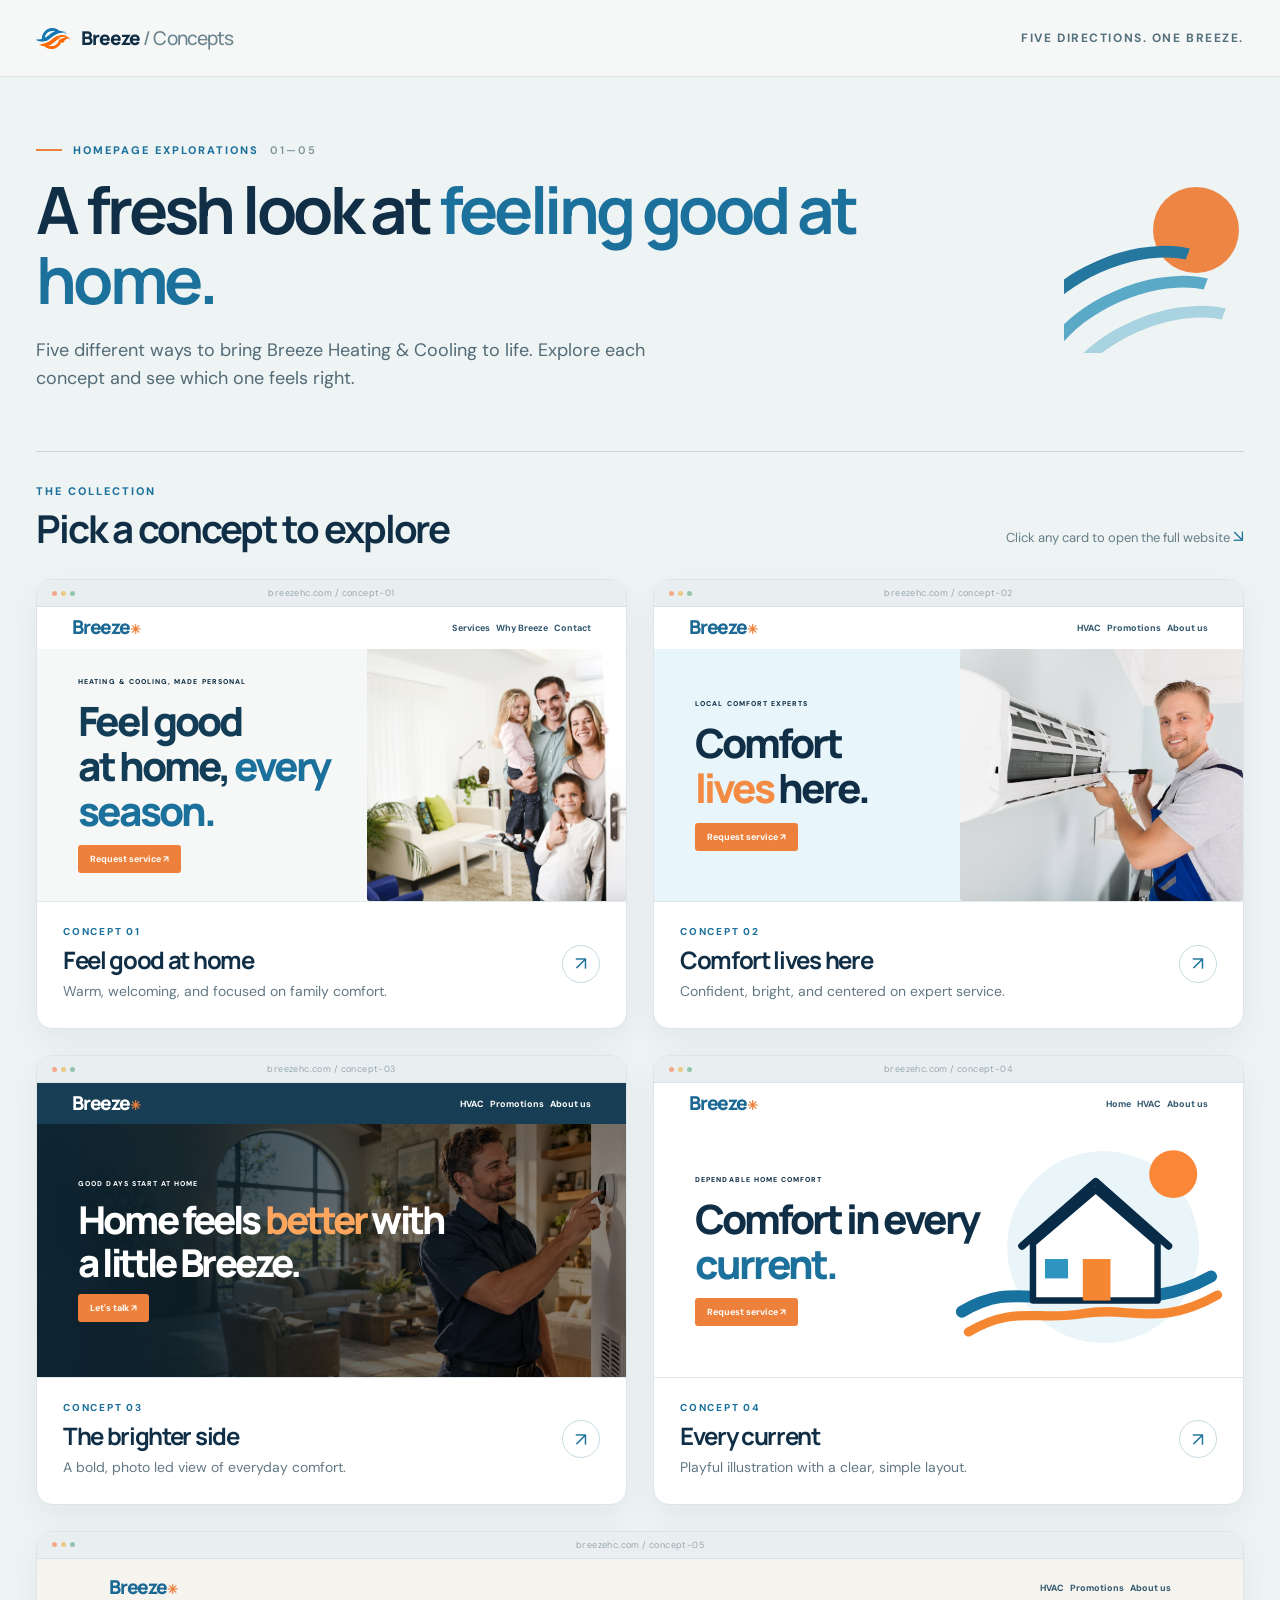
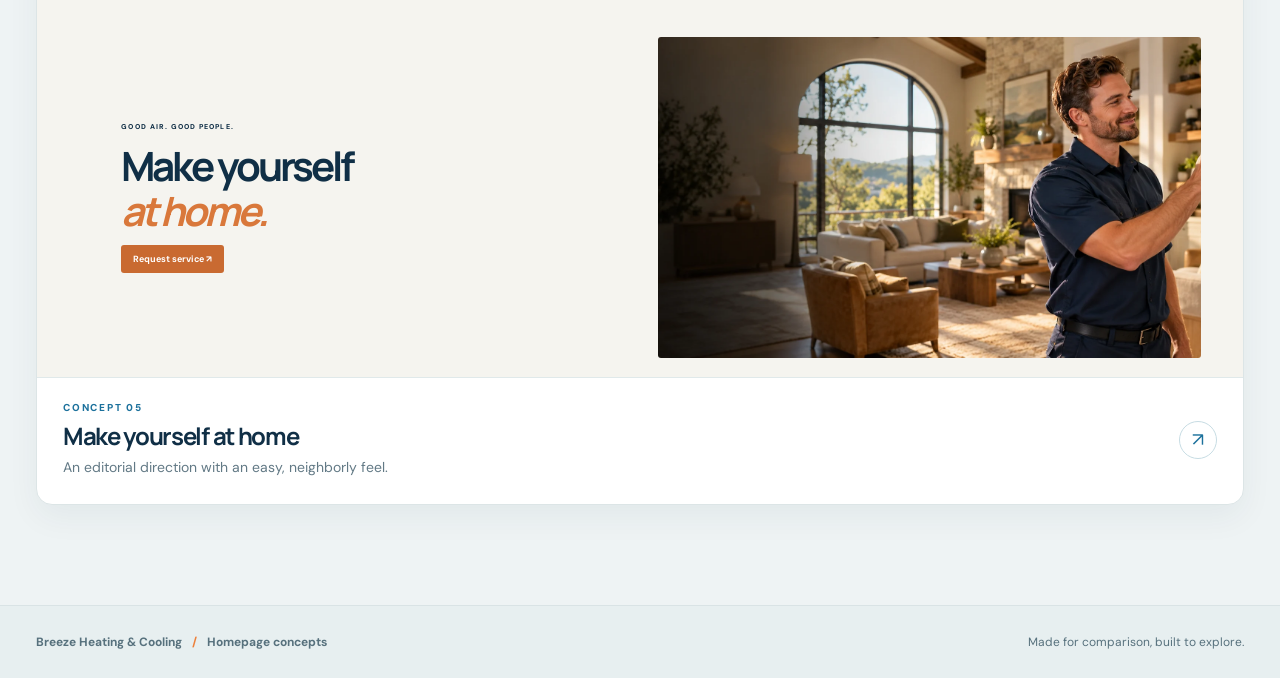
==== index.html @ 5a316b6c "home page cards of every webe example added" ====
<!doctype html>
<html lang="en">
<head>
  <meta charset="utf-8">
  <meta name="viewport" content="width=device-width, initial-scale=1">
  <meta name="theme-color" content="#eef3f4">
  <meta name="description" content="Explore five Breeze Heating & Cooling homepage concepts.">
  <title>Breeze — Homepage Concepts</title>
  <link rel="icon" href="assets/breeze-icon.svg" type="image/svg+xml">
  <link rel="stylesheet" href="style.css">
</head>
<body>
  <a class="skip-link" href="#concepts">Skip to concepts</a>
  <header class="site-header"><div class="shell header-inner"><div class="identity"><img src="assets/breeze-icon.svg" alt="" width="38" height="38"><span>Breeze <span class="identity-light">/ Concepts</span></span></div><span class="header-count">Five directions. One Breeze.</span></div></header>
  <main>
    <section class="intro shell" aria-labelledby="page-title">
      <div class="intro-copy"><p class="eyebrow"><span class="eyebrow-line"></span> HOMEPAGE EXPLORATIONS <span class="eyebrow-no">01—05</span></p><h1 id="page-title">A fresh look at <em>feeling good at home.</em></h1><p class="intro-description">Five different ways to bring Breeze Heating &amp; Cooling to life. Explore each concept and see which one feels right.</p></div>
      <div class="intro-mark" aria-hidden="true"><span class="mark-sun"></span><span class="mark-curve curve-one"></span><span class="mark-curve curve-two"></span><span class="mark-curve curve-three"></span></div>
    </section>
    <section class="gallery shell" id="concepts" aria-labelledby="gallery-title">
      <div class="section-heading"><div><p class="eyebrow">THE COLLECTION</p><h2 id="gallery-title">Pick a concept to explore</h2></div><span class="section-aside">Click any card to open the full website <span aria-hidden="true">↘</span></span></div>
      <div class="card-grid">
        <a class="concept-card concept-one" href="website-1/index.html" aria-label="Open concept 1, Feel good at home">
          <div class="preview" aria-hidden="true"><div class="preview-bar"><span class="preview-dots"><i></i><i></i><i></i></span><span>breezehc.com / concept-01</span></div><div class="preview-page"><div class="preview-nav"><span class="mini-brand">Breeze<span class="brand-spark">✳</span></span><span class="mini-menu">Services &nbsp; Why Breeze &nbsp; Contact</span></div><div class="preview-body"><div class="preview-copy"><small>HEATING &amp; COOLING, MADE PERSONAL</small><strong>Feel good<br>at home, <em>every season.</em></strong><span class="mini-button">Request service ↗</span></div><img src="website-1/assets/family-at-home.jpg" alt="" loading="lazy"></div></div></div>
          <div class="card-info"><div><span class="card-number">CONCEPT 01</span><h3>Feel good at home</h3><p>Warm, welcoming, and focused on family comfort.</p></div><span class="card-arrow" aria-hidden="true">↗</span></div>
        </a>
        <a class="concept-card concept-two" href="website-2/index.html" aria-label="Open concept 2, Comfort lives here">
          <div class="preview" aria-hidden="true"><div class="preview-bar"><span class="preview-dots"><i></i><i></i><i></i></span><span>breezehc.com / concept-02</span></div><div class="preview-page"><div class="preview-nav"><span class="mini-brand">Breeze<span class="brand-spark">✳</span></span><span class="mini-menu">HVAC &nbsp; Promotions &nbsp; About us</span></div><div class="preview-body"><div class="preview-copy"><small>LOCAL COMFORT EXPERTS</small><strong>Comfort<br><em>lives</em> here.</strong><span class="mini-button">Request service ↗</span></div><img src="website-2/assets/hero-technician.jpg" alt="" loading="lazy"></div></div></div>
          <div class="card-info"><div><span class="card-number">CONCEPT 02</span><h3>Comfort lives here</h3><p>Confident, bright, and centered on expert service.</p></div><span class="card-arrow" aria-hidden="true">↗</span></div>
        </a>
        <a class="concept-card concept-three" href="website-3/index.html" aria-label="Open concept 3, Comfort has a brighter side">
          <div class="preview" aria-hidden="true"><div class="preview-bar"><span class="preview-dots"><i></i><i></i><i></i></span><span>breezehc.com / concept-03</span></div><div class="preview-page"><div class="preview-nav"><span class="mini-brand">Breeze<span class="brand-spark">✳</span></span><span class="mini-menu">HVAC &nbsp; Promotions &nbsp; About us</span></div><div class="preview-body"><img src="website-3/assets/hero-home.webp" alt="" loading="lazy"><div class="preview-copy"><small>GOOD DAYS START AT HOME</small><strong>Home feels <em>better</em> with a little Breeze.</strong><span class="mini-button">Let's talk ↗</span></div></div></div></div>
          <div class="card-info"><div><span class="card-number">CONCEPT 03</span><h3>The brighter side</h3><p>A bold, photo led view of everyday comfort.</p></div><span class="card-arrow" aria-hidden="true">↗</span></div>
        </a>
        <a class="concept-card concept-four" href="website-4/index.html" aria-label="Open concept 4, Comfort in every current">
          <div class="preview" aria-hidden="true"><div class="preview-bar"><span class="preview-dots"><i></i><i></i><i></i></span><span>breezehc.com / concept-04</span></div><div class="preview-page"><div class="preview-nav"><span class="mini-brand">Breeze<span class="brand-spark">✳</span></span><span class="mini-menu">Home &nbsp; HVAC &nbsp; About us</span></div><div class="preview-body"><div class="preview-copy"><small>DEPENDABLE HOME COMFORT</small><strong>Comfort in every <em>current.</em></strong><span class="mini-button">Request service ↗</span></div><svg class="house-art" viewBox="0 0 300 240" fill="none" xmlns="http://www.w3.org/2000/svg"><circle cx="167" cy="116" r="104" fill="#EAF5FA"/><circle cx="243" cy="37" r="26" fill="#FA8737"/><path d="M14 186C65 156 88 177 139 168C189 159 216 185 284 148" stroke="#1872A0" stroke-width="13" stroke-linecap="round"/><path d="M21 208C73 178 96 197 146 188C195 179 226 205 291 168" stroke="#F68732" stroke-width="10" stroke-linecap="round"/><path d="M91 112L159 54L226 112V174H91V112Z" fill="white" stroke="#082B48" stroke-width="7" stroke-linejoin="round"/><path d="M79 115L159 45L238 115" stroke="#082B48" stroke-width="8" stroke-linecap="round" stroke-linejoin="round"/><rect x="145" y="129" width="30" height="45" fill="#F68732"/><rect x="104" y="129" width="25" height="21" fill="#2D95BF"/></svg></div></div></div>
          <div class="card-info"><div><span class="card-number">CONCEPT 04</span><h3>Every current</h3><p>Playful illustration with a clear, simple layout.</p></div><span class="card-arrow" aria-hidden="true">↗</span></div>
        </a>
        <a class="concept-card concept-five" href="website-5/index.html" aria-label="Open concept 5, Make yourself at home">
          <div class="preview" aria-hidden="true"><div class="preview-bar"><span class="preview-dots"><i></i><i></i><i></i></span><span>breezehc.com / concept-05</span></div><div class="preview-page"><div class="preview-nav"><span class="mini-brand">Breeze<span class="brand-spark">✳</span></span><span class="mini-menu">HVAC &nbsp; Promotions &nbsp; About us</span></div><div class="preview-body"><div class="preview-copy"><small>GOOD AIR. GOOD PEOPLE.</small><strong>Make yourself<br><em>at home.</em></strong><span class="mini-button">Request service ↗</span></div><img src="website-5/assets/hero-home.webp" alt="" loading="lazy"></div></div></div>
          <div class="card-info"><div><span class="card-number">CONCEPT 05</span><h3>Make yourself at home</h3><p>An editorial direction with an easy, neighborly feel.</p></div><span class="card-arrow" aria-hidden="true">↗</span></div>
        </a>
      </div>
    </section>
  </main>
  <footer class="site-footer"><div class="shell footer-inner"><span>Breeze Heating &amp; Cooling <span class="footer-divider">/</span> Homepage concepts</span><span>Made for comparison, built to explore.</span></div></footer>
</body>
</html>
---- style.css ----
@import url('https://fonts.googleapis.com/css2?family=DM+Sans:wght@400;500;600;700&family=Manrope:wght@400;500;600;700;800&display=swap');
:root{color-scheme:light;--navy:#102f46;--blue:#1c719c;--orange:#ed813c;--muted:#57717e;--line:#d9e3e5;--paper:#eef3f4}
*{box-sizing:border-box}html{scroll-behavior:smooth}body{margin:0;background:var(--paper);color:var(--navy);font-family:'DM Sans',Arial,sans-serif}a{color:inherit}
.skip-link{position:absolute;left:16px;top:-60px;z-index:10;background:var(--navy);color:white;padding:12px 18px;border-radius:8px}.skip-link:focus{top:12px}.shell{width:min(100% - 72px,1320px);margin-inline:auto}
.site-header{border-bottom:1px solid var(--line);background:#f6f8f8}.header-inner{display:flex;align-items:center;justify-content:space-between;min-height:76px;gap:20px}.identity{display:flex;align-items:center;gap:10px;font:800 19px/1 'Manrope',Arial,sans-serif;letter-spacing:-.05em}.identity img{width:35px;height:35px}.identity-light{font-weight:500;color:#6c858f}.header-count{font-size:12px;font-weight:700;letter-spacing:.13em;text-transform:uppercase;color:#53707c}
.intro{display:flex;align-items:center;justify-content:space-between;gap:48px;min-height:352px;padding-block:66px 58px}.intro-copy{max-width:850px}.eyebrow{font-size:11px;font-weight:800;letter-spacing:.18em;color:var(--blue);margin:0 0 18px}.intro .eyebrow{display:flex;align-items:center;gap:11px}.eyebrow-line{width:26px;height:2px;background:var(--orange)}.eyebrow-no{color:#7d949a;font-weight:600}h1,h2,h3,p{margin-top:0}h1,h2,h3{font-family:'Manrope',Arial,sans-serif;letter-spacing:-.055em}h1{font-size:clamp(42px,5.1vw,75px);line-height:1.07;margin-bottom:21px;max-width:900px}h1 em{font-style:normal;color:var(--blue)}.intro-description{font-size:18px;line-height:1.6;color:#526b76;margin:0;max-width:680px}
.intro-mark{position:relative;flex:0 0 180px;height:170px;overflow:hidden;opacity:.95}.mark-sun{position:absolute;width:86px;height:86px;border-radius:50%;background:var(--orange);right:5px;top:4px}.mark-curve{position:absolute;border:12px solid var(--blue);border-color:var(--blue) transparent transparent transparent;border-radius:50%;transform:rotate(-24deg)}.curve-one{width:235px;height:145px;left:-56px;top:72px}.curve-two{width:235px;height:145px;left:-38px;top:102px;border-color:#53a6c4 transparent transparent transparent}.curve-three{width:235px;height:145px;left:-20px;top:132px;border-color:#a6d2df transparent transparent transparent}
.gallery{padding-bottom:100px}.section-heading{border-top:1px solid #c8d7da;display:flex;align-items:end;justify-content:space-between;gap:24px;padding:32px 0 28px}.section-heading .eyebrow{margin-bottom:9px}.section-heading h2{font-size:clamp(28px,3vw,42px);line-height:1.15;margin:0}.section-aside{font-size:13px;color:#657e88;padding-bottom:4px}.section-aside span{font-size:17px;color:var(--blue)}.card-grid{display:grid;grid-template-columns:repeat(2,minmax(0,1fr));gap:26px}
.concept-card{display:block;text-decoration:none;background:#fff;border:1px solid #dce5e6;border-radius:16px;overflow:hidden;box-shadow:0 12px 32px rgba(13,51,70,.055);transition:border-color .2s,box-shadow .2s;min-width:0}.concept-card:hover{border-color:#86bbd0;box-shadow:0 18px 38px rgba(13,51,70,.11)}.concept-card:focus-visible{outline:3px solid var(--blue);outline-offset:4px}.concept-card:last-child{grid-column:span 2}.concept-card:last-child .preview{aspect-ratio:2.7}
.preview{aspect-ratio:1.83;overflow:hidden;background:#eff4f6;border-bottom:1px solid #e0e9ea;display:flex;flex-direction:column}.preview-bar{height:27px;flex:none;background:#e9eff1;border-bottom:1px solid #d8e3e6;display:flex;align-items:center;justify-content:center;position:relative;color:#96a7ac;font-size:9px;letter-spacing:.045em}.preview-dots{position:absolute;left:15px;display:flex;gap:4px}.preview-dots i{display:block;width:5px;height:5px;background:#b6c5c9;border-radius:50%}.preview-dots i:first-child{background:#f4a88a}.preview-dots i:nth-child(2){background:#ebca83}.preview-dots i:nth-child(3){background:#94c4ad}.preview-page{flex:1;min-height:0;display:flex;flex-direction:column;overflow:hidden}.preview-nav{height:14%;min-height:30px;flex:none;display:flex;align-items:center;justify-content:space-between;padding:0 6%;background:#fff}.mini-brand{font:800 clamp(11px,1.5vw,21px)/1 'Manrope',Arial,sans-serif;letter-spacing:-.07em;color:#1b6994}.brand-spark{color:var(--orange);font-size:.7em;margin-left:1px}.mini-menu{font-size:clamp(5px,.7vw,9px);font-weight:700;color:#31566c;white-space:nowrap}.preview-body{position:relative;flex:1;display:flex;align-items:center;min-height:0;overflow:hidden}.preview-copy{z-index:1;position:relative;width:56%;padding:5% 0 5% 7%;display:flex;flex-direction:column;align-items:flex-start;gap:12px}.preview-copy small{font-size:clamp(5px,.55vw,8px);letter-spacing:.15em;font-weight:800;white-space:nowrap}.preview-copy strong{font:800 clamp(20px,3.15vw,48px)/1.12 'Manrope',Arial,sans-serif;letter-spacing:-.075em}.preview-copy strong em{font-style:normal;color:var(--blue)}.mini-button{background:var(--orange);color:white;padding:8px 12px;font-size:clamp(6px,.7vw,10px);font-weight:700;border-radius:3px}.preview-body>img{position:absolute;object-fit:cover;width:48%;height:90%;right:3%;top:5%;border-radius:3px}
.concept-one .preview-body{background:#f5f8f6}.concept-one .preview-copy strong{color:#133c57}.concept-one .preview-body>img{right:0;width:44%;height:100%;top:0}.concept-two .preview-body{background:#e8f5fa}.concept-two .preview-copy strong em{color:#f48b43}.concept-two .preview-body>img{width:48%;right:0;height:100%;top:0;object-position:center 35%}.concept-two .preview-copy{width:60%}.concept-three .preview-nav{background:#173e54}.concept-three .mini-brand,.concept-three .mini-menu{color:#fff}.concept-three .preview-body{background:#183747;color:white}.concept-three .preview-body>img{inset:0;width:100%;height:100%;border-radius:0;filter:brightness(.54)}.concept-three .preview-body:after{content:"";position:absolute;inset:0;background:linear-gradient(90deg,rgba(14,42,58,.85),transparent 85%)}.concept-three .preview-copy{width:70%;padding-top:4%;padding-bottom:4%;gap:10px}.concept-three .preview-copy strong{font-size:clamp(20px,3vw,44px)}.concept-three .preview-copy strong em{color:#ffa65e}.concept-four .preview-body{background:#fff}.concept-four .preview-copy{width:56%}.concept-four .house-art{position:absolute;right:3%;top:5%;width:47%;height:90%}.concept-five .preview-page,.concept-five .preview-nav,.concept-five .preview-body{background:#f5f4ef}.concept-five .preview-copy{width:52%}.concept-five .preview-copy strong{font-weight:700}.concept-five .preview-copy strong em{color:#d9783b;font-style:italic}.concept-five .preview-body>img{width:45%;height:89%;right:3.5%;top:5.5%}.concept-five .mini-button{background:#c96a31}
.card-info{display:flex;justify-content:space-between;gap:20px;padding:23px 26px 26px;align-items:center}.card-number{display:block;font-size:10px;font-weight:800;letter-spacing:.18em;color:var(--blue);margin-bottom:8px}.card-info h3{font-size:24px;line-height:1.2;margin:0 0 6px}.card-info p{font-size:14px;line-height:1.5;color:#627985;margin:0}.card-arrow{width:38px;height:38px;flex:none;border:1px solid #c7dce3;border-radius:50%;display:grid;place-items:center;color:var(--blue);font-size:19px;transition:background-color .2s,color .2s}.concept-card:hover .card-arrow{background:var(--blue);color:#fff}.site-footer{border-top:1px solid var(--line);background:#e7eff0}.footer-inner{min-height:72px;display:flex;align-items:center;justify-content:space-between;gap:20px;font-size:12px;color:#57717d}.footer-inner span:first-child{font-weight:700}.footer-divider{padding:0 7px;color:var(--orange)}
@media(max-width:900px){.intro-mark{display:none}.concept-card:last-child .preview{aspect-ratio:1.83}}@media(max-width:700px){.shell{width:min(100% - 36px,560px)}.header-inner{min-height:65px}.header-count{display:none}.intro{min-height:0;padding-block:57px 55px}.intro-description{font-size:16px}.section-heading{align-items:start;flex-direction:column;gap:8px}.section-aside{font-size:12px}.card-grid{grid-template-columns:1fr;gap:20px}.concept-card:last-child{grid-column:auto}.preview,.concept-card:last-child .preview{aspect-ratio:1.5}.preview-copy strong{font-size:clamp(19px,6vw,36px)}.concept-three .preview-copy strong{font-size:clamp(19px,5.5vw,34px)}.mini-brand{font-size:15px}.mini-menu{font-size:6px}.preview-copy small{font-size:6px}.mini-button{font-size:7px}.card-info{padding:20px}.card-info h3{font-size:21px}.card-info p{font-size:13px}.gallery{padding-bottom:65px}.footer-inner{padding-block:24px;min-height:0;flex-direction:column;align-items:flex-start;gap:7px}}@media(max-width:400px){.preview,.concept-card:last-child .preview{aspect-ratio:1.25}.preview-copy{gap:8px}.preview-copy strong{font-size:21px}.concept-three .preview-copy strong{font-size:19px}.preview-copy small{white-space:normal}}@media(prefers-reduced-motion:reduce){html{scroll-behavior:auto}.concept-card,.card-arrow{transition:none}}
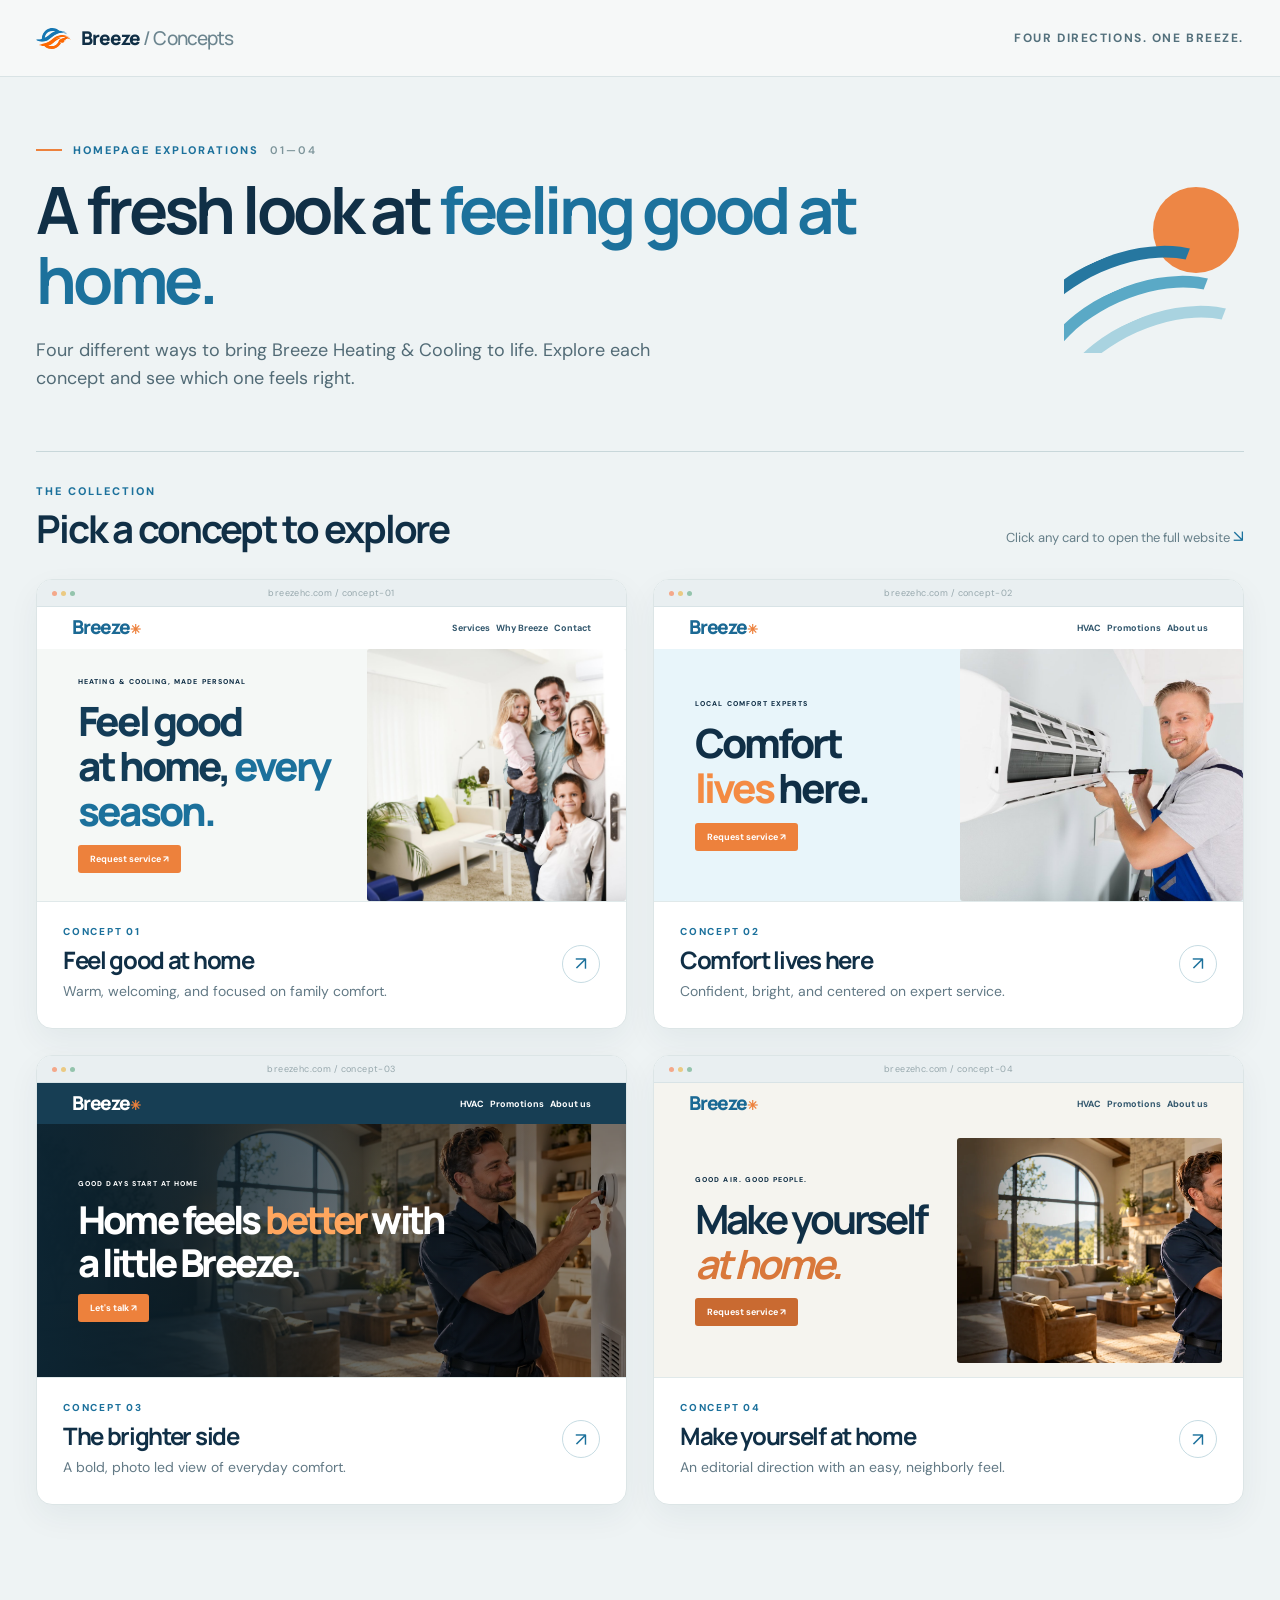
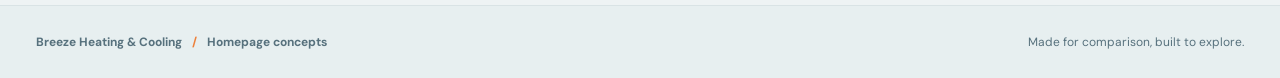
==== commit a3c41ff7: "only 4 website examples" ====
--- a/index.html
+++ b/index.html
@@ -11,10 +11,10 @@
 </head>
 <body>
   <a class="skip-link" href="#concepts">Skip to concepts</a>
-  <header class="site-header"><div class="shell header-inner"><div class="identity"><img src="assets/breeze-icon.svg" alt="" width="38" height="38"><span>Breeze <span class="identity-light">/ Concepts</span></span></div><span class="header-count">Five directions. One Breeze.</span></div></header>
+  <header class="site-header"><div class="shell header-inner"><div class="identity"><img src="assets/breeze-icon.svg" alt="" width="38" height="38"><span>Breeze <span class="identity-light">/ Concepts</span></span></div><span class="header-count">Four directions. One Breeze.</span></div></header>
   <main>
     <section class="intro shell" aria-labelledby="page-title">
-      <div class="intro-copy"><p class="eyebrow"><span class="eyebrow-line"></span> HOMEPAGE EXPLORATIONS <span class="eyebrow-no">01—05</span></p><h1 id="page-title">A fresh look at <em>feeling good at home.</em></h1><p class="intro-description">Five different ways to bring Breeze Heating &amp; Cooling to life. Explore each concept and see which one feels right.</p></div>
+      <div class="intro-copy"><p class="eyebrow"><span class="eyebrow-line"></span> HOMEPAGE EXPLORATIONS <span class="eyebrow-no">01—04</span></p><h1 id="page-title">A fresh look at <em>feeling good at home.</em></h1><p class="intro-description">Four different ways to bring Breeze Heating &amp; Cooling to life. Explore each concept and see which one feels right.</p></div>
       <div class="intro-mark" aria-hidden="true"><span class="mark-sun"></span><span class="mark-curve curve-one"></span><span class="mark-curve curve-two"></span><span class="mark-curve curve-three"></span></div>
     </section>
     <section class="gallery shell" id="concepts" aria-labelledby="gallery-title">
@@ -32,13 +32,9 @@
           <div class="preview" aria-hidden="true"><div class="preview-bar"><span class="preview-dots"><i></i><i></i><i></i></span><span>breezehc.com / concept-03</span></div><div class="preview-page"><div class="preview-nav"><span class="mini-brand">Breeze<span class="brand-spark">✳</span></span><span class="mini-menu">HVAC &nbsp; Promotions &nbsp; About us</span></div><div class="preview-body"><img src="website-3/assets/hero-home.webp" alt="" loading="lazy"><div class="preview-copy"><small>GOOD DAYS START AT HOME</small><strong>Home feels <em>better</em> with a little Breeze.</strong><span class="mini-button">Let's talk ↗</span></div></div></div></div>
           <div class="card-info"><div><span class="card-number">CONCEPT 03</span><h3>The brighter side</h3><p>A bold, photo led view of everyday comfort.</p></div><span class="card-arrow" aria-hidden="true">↗</span></div>
         </a>
-        <a class="concept-card concept-four" href="website-4/index.html" aria-label="Open concept 4, Comfort in every current">
-          <div class="preview" aria-hidden="true"><div class="preview-bar"><span class="preview-dots"><i></i><i></i><i></i></span><span>breezehc.com / concept-04</span></div><div class="preview-page"><div class="preview-nav"><span class="mini-brand">Breeze<span class="brand-spark">✳</span></span><span class="mini-menu">Home &nbsp; HVAC &nbsp; About us</span></div><div class="preview-body"><div class="preview-copy"><small>DEPENDABLE HOME COMFORT</small><strong>Comfort in every <em>current.</em></strong><span class="mini-button">Request service ↗</span></div><svg class="house-art" viewBox="0 0 300 240" fill="none" xmlns="http://www.w3.org/2000/svg"><circle cx="167" cy="116" r="104" fill="#EAF5FA"/><circle cx="243" cy="37" r="26" fill="#FA8737"/><path d="M14 186C65 156 88 177 139 168C189 159 216 185 284 148" stroke="#1872A0" stroke-width="13" stroke-linecap="round"/><path d="M21 208C73 178 96 197 146 188C195 179 226 205 291 168" stroke="#F68732" stroke-width="10" stroke-linecap="round"/><path d="M91 112L159 54L226 112V174H91V112Z" fill="white" stroke="#082B48" stroke-width="7" stroke-linejoin="round"/><path d="M79 115L159 45L238 115" stroke="#082B48" stroke-width="8" stroke-linecap="round" stroke-linejoin="round"/><rect x="145" y="129" width="30" height="45" fill="#F68732"/><rect x="104" y="129" width="25" height="21" fill="#2D95BF"/></svg></div></div></div>
-          <div class="card-info"><div><span class="card-number">CONCEPT 04</span><h3>Every current</h3><p>Playful illustration with a clear, simple layout.</p></div><span class="card-arrow" aria-hidden="true">↗</span></div>
-        </a>
-        <a class="concept-card concept-five" href="website-5/index.html" aria-label="Open concept 5, Make yourself at home">
-          <div class="preview" aria-hidden="true"><div class="preview-bar"><span class="preview-dots"><i></i><i></i><i></i></span><span>breezehc.com / concept-05</span></div><div class="preview-page"><div class="preview-nav"><span class="mini-brand">Breeze<span class="brand-spark">✳</span></span><span class="mini-menu">HVAC &nbsp; Promotions &nbsp; About us</span></div><div class="preview-body"><div class="preview-copy"><small>GOOD AIR. GOOD PEOPLE.</small><strong>Make yourself<br><em>at home.</em></strong><span class="mini-button">Request service ↗</span></div><img src="website-5/assets/hero-home.webp" alt="" loading="lazy"></div></div></div>
-          <div class="card-info"><div><span class="card-number">CONCEPT 05</span><h3>Make yourself at home</h3><p>An editorial direction with an easy, neighborly feel.</p></div><span class="card-arrow" aria-hidden="true">↗</span></div>
+        <a class="concept-card concept-four" href="website-4/index.html" aria-label="Open concept 4, Make yourself at home">
+          <div class="preview" aria-hidden="true"><div class="preview-bar"><span class="preview-dots"><i></i><i></i><i></i></span><span>breezehc.com / concept-04</span></div><div class="preview-page"><div class="preview-nav"><span class="mini-brand">Breeze<span class="brand-spark">✳</span></span><span class="mini-menu">HVAC &nbsp; Promotions &nbsp; About us</span></div><div class="preview-body"><div class="preview-copy"><small>GOOD AIR. GOOD PEOPLE.</small><strong>Make yourself<br><em>at home.</em></strong><span class="mini-button">Request service ↗</span></div><img src="website-4/assets/hero-home.webp" alt="" loading="lazy"></div></div></div>
+          <div class="card-info"><div><span class="card-number">CONCEPT 04</span><h3>Make yourself at home</h3><p>An editorial direction with an easy, neighborly feel.</p></div><span class="card-arrow" aria-hidden="true">↗</span></div>
         </a>
       </div>
     </section>
--- a/style.css
+++ b/style.css
@@ -6,8 +6,8 @@
 .intro{display:flex;align-items:center;justify-content:space-between;gap:48px;min-height:352px;padding-block:66px 58px}.intro-copy{max-width:850px}.eyebrow{font-size:11px;font-weight:800;letter-spacing:.18em;color:var(--blue);margin:0 0 18px}.intro .eyebrow{display:flex;align-items:center;gap:11px}.eyebrow-line{width:26px;height:2px;background:var(--orange)}.eyebrow-no{color:#7d949a;font-weight:600}h1,h2,h3,p{margin-top:0}h1,h2,h3{font-family:'Manrope',Arial,sans-serif;letter-spacing:-.055em}h1{font-size:clamp(42px,5.1vw,75px);line-height:1.07;margin-bottom:21px;max-width:900px}h1 em{font-style:normal;color:var(--blue)}.intro-description{font-size:18px;line-height:1.6;color:#526b76;margin:0;max-width:680px}
 .intro-mark{position:relative;flex:0 0 180px;height:170px;overflow:hidden;opacity:.95}.mark-sun{position:absolute;width:86px;height:86px;border-radius:50%;background:var(--orange);right:5px;top:4px}.mark-curve{position:absolute;border:12px solid var(--blue);border-color:var(--blue) transparent transparent transparent;border-radius:50%;transform:rotate(-24deg)}.curve-one{width:235px;height:145px;left:-56px;top:72px}.curve-two{width:235px;height:145px;left:-38px;top:102px;border-color:#53a6c4 transparent transparent transparent}.curve-three{width:235px;height:145px;left:-20px;top:132px;border-color:#a6d2df transparent transparent transparent}
 .gallery{padding-bottom:100px}.section-heading{border-top:1px solid #c8d7da;display:flex;align-items:end;justify-content:space-between;gap:24px;padding:32px 0 28px}.section-heading .eyebrow{margin-bottom:9px}.section-heading h2{font-size:clamp(28px,3vw,42px);line-height:1.15;margin:0}.section-aside{font-size:13px;color:#657e88;padding-bottom:4px}.section-aside span{font-size:17px;color:var(--blue)}.card-grid{display:grid;grid-template-columns:repeat(2,minmax(0,1fr));gap:26px}
-.concept-card{display:block;text-decoration:none;background:#fff;border:1px solid #dce5e6;border-radius:16px;overflow:hidden;box-shadow:0 12px 32px rgba(13,51,70,.055);transition:border-color .2s,box-shadow .2s;min-width:0}.concept-card:hover{border-color:#86bbd0;box-shadow:0 18px 38px rgba(13,51,70,.11)}.concept-card:focus-visible{outline:3px solid var(--blue);outline-offset:4px}.concept-card:last-child{grid-column:span 2}.concept-card:last-child .preview{aspect-ratio:2.7}
+.concept-card{display:block;text-decoration:none;background:#fff;border:1px solid #dce5e6;border-radius:16px;overflow:hidden;box-shadow:0 12px 32px rgba(13,51,70,.055);transition:border-color .2s,box-shadow .2s;min-width:0}.concept-card:hover{border-color:#86bbd0;box-shadow:0 18px 38px rgba(13,51,70,.11)}.concept-card:focus-visible{outline:3px solid var(--blue);outline-offset:4px}
 .preview{aspect-ratio:1.83;overflow:hidden;background:#eff4f6;border-bottom:1px solid #e0e9ea;display:flex;flex-direction:column}.preview-bar{height:27px;flex:none;background:#e9eff1;border-bottom:1px solid #d8e3e6;display:flex;align-items:center;justify-content:center;position:relative;color:#96a7ac;font-size:9px;letter-spacing:.045em}.preview-dots{position:absolute;left:15px;display:flex;gap:4px}.preview-dots i{display:block;width:5px;height:5px;background:#b6c5c9;border-radius:50%}.preview-dots i:first-child{background:#f4a88a}.preview-dots i:nth-child(2){background:#ebca83}.preview-dots i:nth-child(3){background:#94c4ad}.preview-page{flex:1;min-height:0;display:flex;flex-direction:column;overflow:hidden}.preview-nav{height:14%;min-height:30px;flex:none;display:flex;align-items:center;justify-content:space-between;padding:0 6%;background:#fff}.mini-brand{font:800 clamp(11px,1.5vw,21px)/1 'Manrope',Arial,sans-serif;letter-spacing:-.07em;color:#1b6994}.brand-spark{color:var(--orange);font-size:.7em;margin-left:1px}.mini-menu{font-size:clamp(5px,.7vw,9px);font-weight:700;color:#31566c;white-space:nowrap}.preview-body{position:relative;flex:1;display:flex;align-items:center;min-height:0;overflow:hidden}.preview-copy{z-index:1;position:relative;width:56%;padding:5% 0 5% 7%;display:flex;flex-direction:column;align-items:flex-start;gap:12px}.preview-copy small{font-size:clamp(5px,.55vw,8px);letter-spacing:.15em;font-weight:800;white-space:nowrap}.preview-copy strong{font:800 clamp(20px,3.15vw,48px)/1.12 'Manrope',Arial,sans-serif;letter-spacing:-.075em}.preview-copy strong em{font-style:normal;color:var(--blue)}.mini-button{background:var(--orange);color:white;padding:8px 12px;font-size:clamp(6px,.7vw,10px);font-weight:700;border-radius:3px}.preview-body>img{position:absolute;object-fit:cover;width:48%;height:90%;right:3%;top:5%;border-radius:3px}
-.concept-one .preview-body{background:#f5f8f6}.concept-one .preview-copy strong{color:#133c57}.concept-one .preview-body>img{right:0;width:44%;height:100%;top:0}.concept-two .preview-body{background:#e8f5fa}.concept-two .preview-copy strong em{color:#f48b43}.concept-two .preview-body>img{width:48%;right:0;height:100%;top:0;object-position:center 35%}.concept-two .preview-copy{width:60%}.concept-three .preview-nav{background:#173e54}.concept-three .mini-brand,.concept-three .mini-menu{color:#fff}.concept-three .preview-body{background:#183747;color:white}.concept-three .preview-body>img{inset:0;width:100%;height:100%;border-radius:0;filter:brightness(.54)}.concept-three .preview-body:after{content:"";position:absolute;inset:0;background:linear-gradient(90deg,rgba(14,42,58,.85),transparent 85%)}.concept-three .preview-copy{width:70%;padding-top:4%;padding-bottom:4%;gap:10px}.concept-three .preview-copy strong{font-size:clamp(20px,3vw,44px)}.concept-three .preview-copy strong em{color:#ffa65e}.concept-four .preview-body{background:#fff}.concept-four .preview-copy{width:56%}.concept-four .house-art{position:absolute;right:3%;top:5%;width:47%;height:90%}.concept-five .preview-page,.concept-five .preview-nav,.concept-five .preview-body{background:#f5f4ef}.concept-five .preview-copy{width:52%}.concept-five .preview-copy strong{font-weight:700}.concept-five .preview-copy strong em{color:#d9783b;font-style:italic}.concept-five .preview-body>img{width:45%;height:89%;right:3.5%;top:5.5%}.concept-five .mini-button{background:#c96a31}
+.concept-one .preview-body{background:#f5f8f6}.concept-one .preview-copy strong{color:#133c57}.concept-one .preview-body>img{right:0;width:44%;height:100%;top:0}.concept-two .preview-body{background:#e8f5fa}.concept-two .preview-copy strong em{color:#f48b43}.concept-two .preview-body>img{width:48%;right:0;height:100%;top:0;object-position:center 35%}.concept-two .preview-copy{width:60%}.concept-three .preview-nav{background:#173e54}.concept-three .mini-brand,.concept-three .mini-menu{color:#fff}.concept-three .preview-body{background:#183747;color:white}.concept-three .preview-body>img{inset:0;width:100%;height:100%;border-radius:0;filter:brightness(.54)}.concept-three .preview-body:after{content:"";position:absolute;inset:0;background:linear-gradient(90deg,rgba(14,42,58,.85),transparent 85%)}.concept-three .preview-copy{width:70%;padding-top:4%;padding-bottom:4%;gap:10px}.concept-three .preview-copy strong{font-size:clamp(20px,3vw,44px)}.concept-three .preview-copy strong em{color:#ffa65e}.concept-four .preview-page,.concept-four .preview-nav,.concept-four .preview-body{background:#f5f4ef}.concept-four .preview-copy{width:52%}.concept-four .preview-copy strong{font-weight:700}.concept-four .preview-copy strong em{color:#d9783b;font-style:italic}.concept-four .preview-body>img{width:45%;height:89%;right:3.5%;top:5.5%}.concept-four .mini-button{background:#c96a31}
 .card-info{display:flex;justify-content:space-between;gap:20px;padding:23px 26px 26px;align-items:center}.card-number{display:block;font-size:10px;font-weight:800;letter-spacing:.18em;color:var(--blue);margin-bottom:8px}.card-info h3{font-size:24px;line-height:1.2;margin:0 0 6px}.card-info p{font-size:14px;line-height:1.5;color:#627985;margin:0}.card-arrow{width:38px;height:38px;flex:none;border:1px solid #c7dce3;border-radius:50%;display:grid;place-items:center;color:var(--blue);font-size:19px;transition:background-color .2s,color .2s}.concept-card:hover .card-arrow{background:var(--blue);color:#fff}.site-footer{border-top:1px solid var(--line);background:#e7eff0}.footer-inner{min-height:72px;display:flex;align-items:center;justify-content:space-between;gap:20px;font-size:12px;color:#57717d}.footer-inner span:first-child{font-weight:700}.footer-divider{padding:0 7px;color:var(--orange)}
-@media(max-width:900px){.intro-mark{display:none}.concept-card:last-child .preview{aspect-ratio:1.83}}@media(max-width:700px){.shell{width:min(100% - 36px,560px)}.header-inner{min-height:65px}.header-count{display:none}.intro{min-height:0;padding-block:57px 55px}.intro-description{font-size:16px}.section-heading{align-items:start;flex-direction:column;gap:8px}.section-aside{font-size:12px}.card-grid{grid-template-columns:1fr;gap:20px}.concept-card:last-child{grid-column:auto}.preview,.concept-card:last-child .preview{aspect-ratio:1.5}.preview-copy strong{font-size:clamp(19px,6vw,36px)}.concept-three .preview-copy strong{font-size:clamp(19px,5.5vw,34px)}.mini-brand{font-size:15px}.mini-menu{font-size:6px}.preview-copy small{font-size:6px}.mini-button{font-size:7px}.card-info{padding:20px}.card-info h3{font-size:21px}.card-info p{font-size:13px}.gallery{padding-bottom:65px}.footer-inner{padding-block:24px;min-height:0;flex-direction:column;align-items:flex-start;gap:7px}}@media(max-width:400px){.preview,.concept-card:last-child .preview{aspect-ratio:1.25}.preview-copy{gap:8px}.preview-copy strong{font-size:21px}.concept-three .preview-copy strong{font-size:19px}.preview-copy small{white-space:normal}}@media(prefers-reduced-motion:reduce){html{scroll-behavior:auto}.concept-card,.card-arrow{transition:none}}
+@media(max-width:900px){.intro-mark{display:none}}@media(max-width:700px){.shell{width:min(100% - 36px,560px)}.header-inner{min-height:65px}.header-count{display:none}.intro{min-height:0;padding-block:57px 55px}.intro-description{font-size:16px}.section-heading{align-items:start;flex-direction:column;gap:8px}.section-aside{font-size:12px}.card-grid{grid-template-columns:1fr;gap:20px}.preview{aspect-ratio:1.5}.preview-copy strong{font-size:clamp(19px,6vw,36px)}.concept-three .preview-copy strong{font-size:clamp(19px,5.5vw,34px)}.mini-brand{font-size:15px}.mini-menu{font-size:6px}.preview-copy small{font-size:6px}.mini-button{font-size:7px}.card-info{padding:20px}.card-info h3{font-size:21px}.card-info p{font-size:13px}.gallery{padding-bottom:65px}.footer-inner{padding-block:24px;min-height:0;flex-direction:column;align-items:flex-start;gap:7px}}@media(max-width:400px){.preview{aspect-ratio:1.25}.preview-copy{gap:8px}.preview-copy strong{font-size:21px}.concept-three .preview-copy strong{font-size:19px}.preview-copy small{white-space:normal}}@media(prefers-reduced-motion:reduce){html{scroll-behavior:auto}.concept-card,.card-arrow{transition:none}}
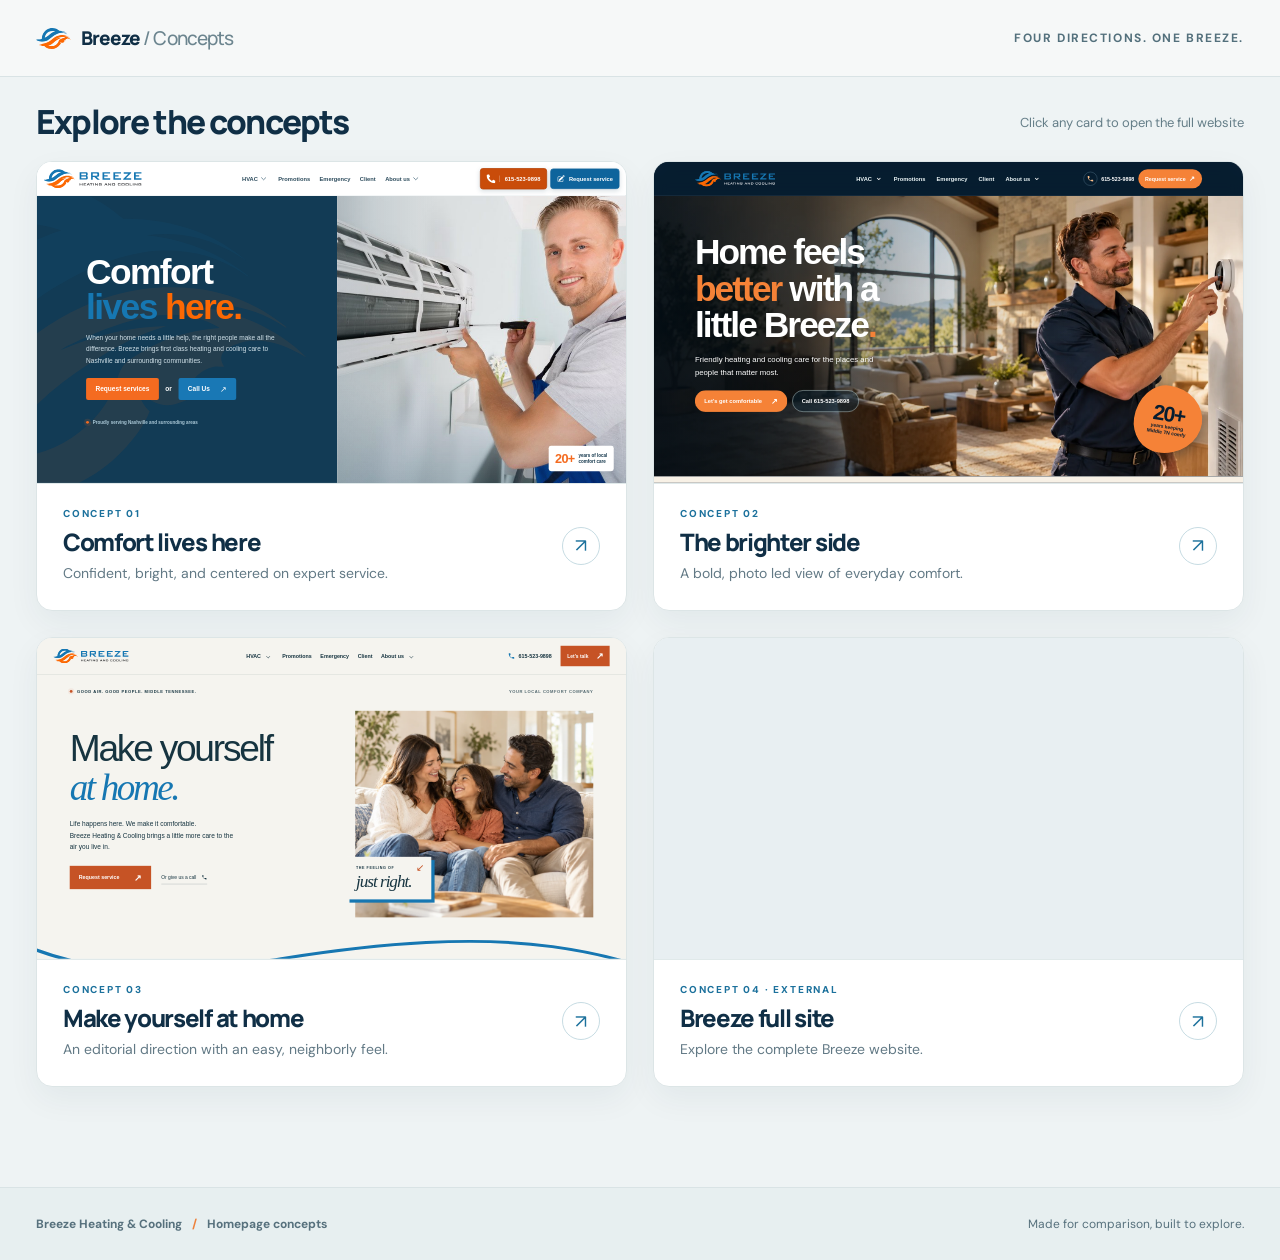
==== commit b8e9a1fd: "changes" ====
--- a/index.html
+++ b/index.html
@@ -4,38 +4,43 @@
   <meta charset="utf-8">
   <meta name="viewport" content="width=device-width, initial-scale=1">
   <meta name="theme-color" content="#eef3f4">
-  <meta name="description" content="Explore five Breeze Heating & Cooling homepage concepts.">
-  <title>Breeze — Homepage Concepts</title>
+  <meta name="description" content="Explore four Breeze Heating &amp; Cooling homepage concepts.">
+  <title>Breeze - Homepage Concepts</title>
   <link rel="icon" href="assets/breeze-icon.svg" type="image/svg+xml">
   <link rel="stylesheet" href="style.css">
+  <script src="script.js" defer></script>
 </head>
 <body>
   <a class="skip-link" href="#concepts">Skip to concepts</a>
   <header class="site-header"><div class="shell header-inner"><div class="identity"><img src="assets/breeze-icon.svg" alt="" width="38" height="38"><span>Breeze <span class="identity-light">/ Concepts</span></span></div><span class="header-count">Four directions. One Breeze.</span></div></header>
   <main>
-    <section class="intro shell" aria-labelledby="page-title">
-      <div class="intro-copy"><p class="eyebrow"><span class="eyebrow-line"></span> HOMEPAGE EXPLORATIONS <span class="eyebrow-no">01—04</span></p><h1 id="page-title">A fresh look at <em>feeling good at home.</em></h1><p class="intro-description">Four different ways to bring Breeze Heating &amp; Cooling to life. Explore each concept and see which one feels right.</p></div>
-      <div class="intro-mark" aria-hidden="true"><span class="mark-sun"></span><span class="mark-curve curve-one"></span><span class="mark-curve curve-two"></span><span class="mark-curve curve-three"></span></div>
-    </section>
     <section class="gallery shell" id="concepts" aria-labelledby="gallery-title">
-      <div class="section-heading"><div><p class="eyebrow">THE COLLECTION</p><h2 id="gallery-title">Pick a concept to explore</h2></div><span class="section-aside">Click any card to open the full website <span aria-hidden="true">↘</span></span></div>
+      <div class="section-heading"><h1 id="gallery-title">Explore the concepts</h1><span class="section-aside">Click any card to open the full website</span></div>
       <div class="card-grid">
-        <a class="concept-card concept-one" href="website-1/index.html" aria-label="Open concept 1, Feel good at home">
-          <div class="preview" aria-hidden="true"><div class="preview-bar"><span class="preview-dots"><i></i><i></i><i></i></span><span>breezehc.com / concept-01</span></div><div class="preview-page"><div class="preview-nav"><span class="mini-brand">Breeze<span class="brand-spark">✳</span></span><span class="mini-menu">Services &nbsp; Why Breeze &nbsp; Contact</span></div><div class="preview-body"><div class="preview-copy"><small>HEATING &amp; COOLING, MADE PERSONAL</small><strong>Feel good<br>at home, <em>every season.</em></strong><span class="mini-button">Request service ↗</span></div><img src="website-1/assets/family-at-home.jpg" alt="" loading="lazy"></div></div></div>
-          <div class="card-info"><div><span class="card-number">CONCEPT 01</span><h3>Feel good at home</h3><p>Warm, welcoming, and focused on family comfort.</p></div><span class="card-arrow" aria-hidden="true">↗</span></div>
-        </a>
-        <a class="concept-card concept-two" href="website-2/index.html" aria-label="Open concept 2, Comfort lives here">
-          <div class="preview" aria-hidden="true"><div class="preview-bar"><span class="preview-dots"><i></i><i></i><i></i></span><span>breezehc.com / concept-02</span></div><div class="preview-page"><div class="preview-nav"><span class="mini-brand">Breeze<span class="brand-spark">✳</span></span><span class="mini-menu">HVAC &nbsp; Promotions &nbsp; About us</span></div><div class="preview-body"><div class="preview-copy"><small>LOCAL COMFORT EXPERTS</small><strong>Comfort<br><em>lives</em> here.</strong><span class="mini-button">Request service ↗</span></div><img src="website-2/assets/hero-technician.jpg" alt="" loading="lazy"></div></div></div>
-          <div class="card-info"><div><span class="card-number">CONCEPT 02</span><h3>Comfort lives here</h3><p>Confident, bright, and centered on expert service.</p></div><span class="card-arrow" aria-hidden="true">↗</span></div>
-        </a>
-        <a class="concept-card concept-three" href="website-3/index.html" aria-label="Open concept 3, Comfort has a brighter side">
-          <div class="preview" aria-hidden="true"><div class="preview-bar"><span class="preview-dots"><i></i><i></i><i></i></span><span>breezehc.com / concept-03</span></div><div class="preview-page"><div class="preview-nav"><span class="mini-brand">Breeze<span class="brand-spark">✳</span></span><span class="mini-menu">HVAC &nbsp; Promotions &nbsp; About us</span></div><div class="preview-body"><img src="website-3/assets/hero-home.webp" alt="" loading="lazy"><div class="preview-copy"><small>GOOD DAYS START AT HOME</small><strong>Home feels <em>better</em> with a little Breeze.</strong><span class="mini-button">Let's talk ↗</span></div></div></div></div>
-          <div class="card-info"><div><span class="card-number">CONCEPT 03</span><h3>The brighter side</h3><p>A bold, photo led view of everyday comfort.</p></div><span class="card-arrow" aria-hidden="true">↗</span></div>
-        </a>
-        <a class="concept-card concept-four" href="website-4/index.html" aria-label="Open concept 4, Make yourself at home">
-          <div class="preview" aria-hidden="true"><div class="preview-bar"><span class="preview-dots"><i></i><i></i><i></i></span><span>breezehc.com / concept-04</span></div><div class="preview-page"><div class="preview-nav"><span class="mini-brand">Breeze<span class="brand-spark">✳</span></span><span class="mini-menu">HVAC &nbsp; Promotions &nbsp; About us</span></div><div class="preview-body"><div class="preview-copy"><small>GOOD AIR. GOOD PEOPLE.</small><strong>Make yourself<br><em>at home.</em></strong><span class="mini-button">Request service ↗</span></div><img src="website-4/assets/hero-home.webp" alt="" loading="lazy"></div></div></div>
-          <div class="card-info"><div><span class="card-number">CONCEPT 04</span><h3>Make yourself at home</h3><p>An editorial direction with an easy, neighborly feel.</p></div><span class="card-arrow" aria-hidden="true">↗</span></div>
-        </a>
+        <article class="concept-card">
+          <div class="preview" aria-hidden="true"><iframe src="website-1/index.html" title="Concept 1 homepage preview" loading="lazy" tabindex="-1" scrolling="no"></iframe></div>
+          <a class="card-link" href="website-1/index.html" aria-label="Open concept 1, Comfort lives here">
+            <span class="card-info"><span><span class="card-number">CONCEPT 01</span><span class="card-title">Comfort lives here</span><span class="card-description">Confident, bright, and centered on expert service.</span></span><span class="card-arrow" aria-hidden="true">&#8599;</span></span>
+          </a>
+        </article>
+        <article class="concept-card">
+          <div class="preview" aria-hidden="true"><iframe src="website-2/index.html" title="Concept 2 homepage preview" loading="lazy" tabindex="-1" scrolling="no"></iframe></div>
+          <a class="card-link" href="website-2/index.html" aria-label="Open concept 2, The brighter side">
+            <span class="card-info"><span><span class="card-number">CONCEPT 02</span><span class="card-title">The brighter side</span><span class="card-description">A bold, photo led view of everyday comfort.</span></span><span class="card-arrow" aria-hidden="true">&#8599;</span></span>
+          </a>
+        </article>
+        <article class="concept-card">
+          <div class="preview" aria-hidden="true"><iframe src="website-3/index.html" title="Concept 3 homepage preview" loading="lazy" tabindex="-1" scrolling="no"></iframe></div>
+          <a class="card-link" href="website-3/index.html" aria-label="Open concept 3, Make yourself at home">
+            <span class="card-info"><span><span class="card-number">CONCEPT 03</span><span class="card-title">Make yourself at home</span><span class="card-description">An editorial direction with an easy, neighborly feel.</span></span><span class="card-arrow" aria-hidden="true">&#8599;</span></span>
+          </a>
+        </article>
+        <article class="concept-card">
+          <div class="preview" aria-hidden="true"><iframe src="https://breeze-full.vercel.app/" title="Concept 4 external homepage preview" loading="lazy" tabindex="-1" scrolling="no" referrerpolicy="strict-origin-when-cross-origin"></iframe></div>
+          <a class="card-link" href="https://breeze-full.vercel.app/" target="_blank" rel="noopener noreferrer" aria-label="Open concept 4, Breeze full site, in a new tab">
+            <span class="card-info"><span><span class="card-number">CONCEPT 04 &middot; EXTERNAL</span><span class="card-title">Breeze full site</span><span class="card-description">Explore the complete Breeze website.</span></span><span class="card-arrow" aria-hidden="true">&#8599;</span></span>
+          </a>
+        </article>
       </div>
     </section>
   </main>
--- a/style.css
+++ b/style.css
@@ -1,13 +1,54 @@
 @import url('https://fonts.googleapis.com/css2?family=DM+Sans:wght@400;500;600;700&family=Manrope:wght@400;500;600;700;800&display=swap');
-:root{color-scheme:light;--navy:#102f46;--blue:#1c719c;--orange:#ed813c;--muted:#57717e;--line:#d9e3e5;--paper:#eef3f4}
-*{box-sizing:border-box}html{scroll-behavior:smooth}body{margin:0;background:var(--paper);color:var(--navy);font-family:'DM Sans',Arial,sans-serif}a{color:inherit}
-.skip-link{position:absolute;left:16px;top:-60px;z-index:10;background:var(--navy);color:white;padding:12px 18px;border-radius:8px}.skip-link:focus{top:12px}.shell{width:min(100% - 72px,1320px);margin-inline:auto}
-.site-header{border-bottom:1px solid var(--line);background:#f6f8f8}.header-inner{display:flex;align-items:center;justify-content:space-between;min-height:76px;gap:20px}.identity{display:flex;align-items:center;gap:10px;font:800 19px/1 'Manrope',Arial,sans-serif;letter-spacing:-.05em}.identity img{width:35px;height:35px}.identity-light{font-weight:500;color:#6c858f}.header-count{font-size:12px;font-weight:700;letter-spacing:.13em;text-transform:uppercase;color:#53707c}
-.intro{display:flex;align-items:center;justify-content:space-between;gap:48px;min-height:352px;padding-block:66px 58px}.intro-copy{max-width:850px}.eyebrow{font-size:11px;font-weight:800;letter-spacing:.18em;color:var(--blue);margin:0 0 18px}.intro .eyebrow{display:flex;align-items:center;gap:11px}.eyebrow-line{width:26px;height:2px;background:var(--orange)}.eyebrow-no{color:#7d949a;font-weight:600}h1,h2,h3,p{margin-top:0}h1,h2,h3{font-family:'Manrope',Arial,sans-serif;letter-spacing:-.055em}h1{font-size:clamp(42px,5.1vw,75px);line-height:1.07;margin-bottom:21px;max-width:900px}h1 em{font-style:normal;color:var(--blue)}.intro-description{font-size:18px;line-height:1.6;color:#526b76;margin:0;max-width:680px}
-.intro-mark{position:relative;flex:0 0 180px;height:170px;overflow:hidden;opacity:.95}.mark-sun{position:absolute;width:86px;height:86px;border-radius:50%;background:var(--orange);right:5px;top:4px}.mark-curve{position:absolute;border:12px solid var(--blue);border-color:var(--blue) transparent transparent transparent;border-radius:50%;transform:rotate(-24deg)}.curve-one{width:235px;height:145px;left:-56px;top:72px}.curve-two{width:235px;height:145px;left:-38px;top:102px;border-color:#53a6c4 transparent transparent transparent}.curve-three{width:235px;height:145px;left:-20px;top:132px;border-color:#a6d2df transparent transparent transparent}
-.gallery{padding-bottom:100px}.section-heading{border-top:1px solid #c8d7da;display:flex;align-items:end;justify-content:space-between;gap:24px;padding:32px 0 28px}.section-heading .eyebrow{margin-bottom:9px}.section-heading h2{font-size:clamp(28px,3vw,42px);line-height:1.15;margin:0}.section-aside{font-size:13px;color:#657e88;padding-bottom:4px}.section-aside span{font-size:17px;color:var(--blue)}.card-grid{display:grid;grid-template-columns:repeat(2,minmax(0,1fr));gap:26px}
-.concept-card{display:block;text-decoration:none;background:#fff;border:1px solid #dce5e6;border-radius:16px;overflow:hidden;box-shadow:0 12px 32px rgba(13,51,70,.055);transition:border-color .2s,box-shadow .2s;min-width:0}.concept-card:hover{border-color:#86bbd0;box-shadow:0 18px 38px rgba(13,51,70,.11)}.concept-card:focus-visible{outline:3px solid var(--blue);outline-offset:4px}
-.preview{aspect-ratio:1.83;overflow:hidden;background:#eff4f6;border-bottom:1px solid #e0e9ea;display:flex;flex-direction:column}.preview-bar{height:27px;flex:none;background:#e9eff1;border-bottom:1px solid #d8e3e6;display:flex;align-items:center;justify-content:center;position:relative;color:#96a7ac;font-size:9px;letter-spacing:.045em}.preview-dots{position:absolute;left:15px;display:flex;gap:4px}.preview-dots i{display:block;width:5px;height:5px;background:#b6c5c9;border-radius:50%}.preview-dots i:first-child{background:#f4a88a}.preview-dots i:nth-child(2){background:#ebca83}.preview-dots i:nth-child(3){background:#94c4ad}.preview-page{flex:1;min-height:0;display:flex;flex-direction:column;overflow:hidden}.preview-nav{height:14%;min-height:30px;flex:none;display:flex;align-items:center;justify-content:space-between;padding:0 6%;background:#fff}.mini-brand{font:800 clamp(11px,1.5vw,21px)/1 'Manrope',Arial,sans-serif;letter-spacing:-.07em;color:#1b6994}.brand-spark{color:var(--orange);font-size:.7em;margin-left:1px}.mini-menu{font-size:clamp(5px,.7vw,9px);font-weight:700;color:#31566c;white-space:nowrap}.preview-body{position:relative;flex:1;display:flex;align-items:center;min-height:0;overflow:hidden}.preview-copy{z-index:1;position:relative;width:56%;padding:5% 0 5% 7%;display:flex;flex-direction:column;align-items:flex-start;gap:12px}.preview-copy small{font-size:clamp(5px,.55vw,8px);letter-spacing:.15em;font-weight:800;white-space:nowrap}.preview-copy strong{font:800 clamp(20px,3.15vw,48px)/1.12 'Manrope',Arial,sans-serif;letter-spacing:-.075em}.preview-copy strong em{font-style:normal;color:var(--blue)}.mini-button{background:var(--orange);color:white;padding:8px 12px;font-size:clamp(6px,.7vw,10px);font-weight:700;border-radius:3px}.preview-body>img{position:absolute;object-fit:cover;width:48%;height:90%;right:3%;top:5%;border-radius:3px}
-.concept-one .preview-body{background:#f5f8f6}.concept-one .preview-copy strong{color:#133c57}.concept-one .preview-body>img{right:0;width:44%;height:100%;top:0}.concept-two .preview-body{background:#e8f5fa}.concept-two .preview-copy strong em{color:#f48b43}.concept-two .preview-body>img{width:48%;right:0;height:100%;top:0;object-position:center 35%}.concept-two .preview-copy{width:60%}.concept-three .preview-nav{background:#173e54}.concept-three .mini-brand,.concept-three .mini-menu{color:#fff}.concept-three .preview-body{background:#183747;color:white}.concept-three .preview-body>img{inset:0;width:100%;height:100%;border-radius:0;filter:brightness(.54)}.concept-three .preview-body:after{content:"";position:absolute;inset:0;background:linear-gradient(90deg,rgba(14,42,58,.85),transparent 85%)}.concept-three .preview-copy{width:70%;padding-top:4%;padding-bottom:4%;gap:10px}.concept-three .preview-copy strong{font-size:clamp(20px,3vw,44px)}.concept-three .preview-copy strong em{color:#ffa65e}.concept-four .preview-page,.concept-four .preview-nav,.concept-four .preview-body{background:#f5f4ef}.concept-four .preview-copy{width:52%}.concept-four .preview-copy strong{font-weight:700}.concept-four .preview-copy strong em{color:#d9783b;font-style:italic}.concept-four .preview-body>img{width:45%;height:89%;right:3.5%;top:5.5%}.concept-four .mini-button{background:#c96a31}
-.card-info{display:flex;justify-content:space-between;gap:20px;padding:23px 26px 26px;align-items:center}.card-number{display:block;font-size:10px;font-weight:800;letter-spacing:.18em;color:var(--blue);margin-bottom:8px}.card-info h3{font-size:24px;line-height:1.2;margin:0 0 6px}.card-info p{font-size:14px;line-height:1.5;color:#627985;margin:0}.card-arrow{width:38px;height:38px;flex:none;border:1px solid #c7dce3;border-radius:50%;display:grid;place-items:center;color:var(--blue);font-size:19px;transition:background-color .2s,color .2s}.concept-card:hover .card-arrow{background:var(--blue);color:#fff}.site-footer{border-top:1px solid var(--line);background:#e7eff0}.footer-inner{min-height:72px;display:flex;align-items:center;justify-content:space-between;gap:20px;font-size:12px;color:#57717d}.footer-inner span:first-child{font-weight:700}.footer-divider{padding:0 7px;color:var(--orange)}
-@media(max-width:900px){.intro-mark{display:none}}@media(max-width:700px){.shell{width:min(100% - 36px,560px)}.header-inner{min-height:65px}.header-count{display:none}.intro{min-height:0;padding-block:57px 55px}.intro-description{font-size:16px}.section-heading{align-items:start;flex-direction:column;gap:8px}.section-aside{font-size:12px}.card-grid{grid-template-columns:1fr;gap:20px}.preview{aspect-ratio:1.5}.preview-copy strong{font-size:clamp(19px,6vw,36px)}.concept-three .preview-copy strong{font-size:clamp(19px,5.5vw,34px)}.mini-brand{font-size:15px}.mini-menu{font-size:6px}.preview-copy small{font-size:6px}.mini-button{font-size:7px}.card-info{padding:20px}.card-info h3{font-size:21px}.card-info p{font-size:13px}.gallery{padding-bottom:65px}.footer-inner{padding-block:24px;min-height:0;flex-direction:column;align-items:flex-start;gap:7px}}@media(max-width:400px){.preview{aspect-ratio:1.25}.preview-copy{gap:8px}.preview-copy strong{font-size:21px}.concept-three .preview-copy strong{font-size:19px}.preview-copy small{white-space:normal}}@media(prefers-reduced-motion:reduce){html{scroll-behavior:auto}.concept-card,.card-arrow{transition:none}}
+:root { color-scheme: light; --navy: #102f46; --blue: #1c719c; --line: #d9e3e5; --paper: #eef3f4; }
+* { box-sizing: border-box; }
+html { scroll-behavior: smooth; }
+body { margin: 0; background: var(--paper); color: var(--navy); font-family: 'DM Sans', Arial, sans-serif; }
+a { color: inherit; }
+.shell { width: min(100% - 72px, 1320px); margin-inline: auto; }
+.skip-link { position: absolute; top: -60px; left: 16px; z-index: 10; padding: 12px 18px; border-radius: 8px; background: var(--navy); color: white; }
+.skip-link:focus { top: 12px; }
+.site-header { border-bottom: 1px solid var(--line); background: #f6f8f8; }
+.header-inner { display: flex; align-items: center; justify-content: space-between; gap: 20px; min-height: 76px; }
+.identity { display: flex; align-items: center; gap: 10px; font: 800 19px/1 'Manrope', Arial, sans-serif; letter-spacing: -.05em; }
+.identity img { width: 35px; height: 35px; }
+.identity-light { font-weight: 500; color: #6c858f; }
+.header-count { color: #53707c; font-size: 12px; font-weight: 700; letter-spacing: .13em; text-transform: uppercase; }
+.gallery { padding-bottom: 100px; }
+.section-heading { display: flex; align-items: center; justify-content: space-between; gap: 24px; padding: 26px 0 20px; }
+.section-heading h1 { margin: 0; font: 800 clamp(26px, 2.6vw, 38px)/1.15 'Manrope', Arial, sans-serif; letter-spacing: -.055em; }
+.section-aside { color: #657e88; font-size: 13px; }
+.card-grid { display: grid; grid-template-columns: repeat(2, minmax(0, 1fr)); gap: 26px; }
+.concept-card { position: relative; min-width: 0; overflow: hidden; border: 1px solid #dce5e6; border-radius: 16px; background: white; box-shadow: 0 12px 32px rgba(13, 51, 70, .055); transition: border-color .2s, box-shadow .2s; }
+.concept-card:hover { border-color: #86bbd0; box-shadow: 0 18px 38px rgba(13, 51, 70, .11); }
+.concept-card:focus-within { outline: 3px solid var(--blue); outline-offset: 4px; }
+.preview { position: relative; width: 100%; aspect-ratio: 1.83; overflow: hidden; border-bottom: 1px solid #e0e9ea; background: #e8eff2; }
+.preview iframe { position: absolute; inset: 0 auto auto 0; width: 1440px; height: 900px; border: 0; transform-origin: top left; pointer-events: none; }
+.card-link { display: block; text-decoration: none; }
+.card-link::before { content: ''; position: absolute; z-index: 1; inset: 0; }
+.card-info { display: flex; align-items: center; justify-content: space-between; gap: 20px; padding: 23px 26px 26px; }
+.card-number, .card-title, .card-description { display: block; }
+.card-number { margin-bottom: 8px; color: var(--blue); font-size: 10px; font-weight: 800; letter-spacing: .18em; }
+.card-title { margin-bottom: 6px; font: 800 24px/1.2 'Manrope', Arial, sans-serif; letter-spacing: -.055em; }
+.card-description { color: #627985; font-size: 14px; line-height: 1.5; }
+.card-arrow { display: grid; flex: none; place-items: center; width: 38px; height: 38px; border: 1px solid #c7dce3; border-radius: 50%; color: var(--blue); font-size: 19px; transition: background-color .2s, color .2s; }
+.concept-card:hover .card-arrow { background: var(--blue); color: white; }
+.site-footer { border-top: 1px solid var(--line); background: #e7eff0; }
+.footer-inner { display: flex; align-items: center; justify-content: space-between; gap: 20px; min-height: 72px; color: #57717d; font-size: 12px; }
+.footer-inner span:first-child { font-weight: 700; }
+.footer-divider { padding: 0 7px; color: #ed813c; }
+@media (max-width: 700px) {
+  .shell { width: min(100% - 36px, 560px); }
+  .header-inner { min-height: 65px; }
+  .header-count { display: none; }
+  .section-heading { align-items: start; flex-direction: column; gap: 8px; }
+  .section-aside { font-size: 12px; }
+  .card-grid { grid-template-columns: 1fr; gap: 20px; }
+  .preview { aspect-ratio: 1.5; }
+  .card-info { padding: 20px; }
+  .card-title { font-size: 21px; }
+  .card-description { font-size: 13px; }
+  .gallery { padding-bottom: 65px; }
+  .footer-inner { align-items: flex-start; flex-direction: column; gap: 7px; min-height: 0; padding-block: 24px; }
+}
+@media (max-width: 400px) { .preview { aspect-ratio: 1.25; } }
+@media (prefers-reduced-motion: reduce) { html { scroll-behavior: auto; } .concept-card, .card-arrow { transition: none; } }
